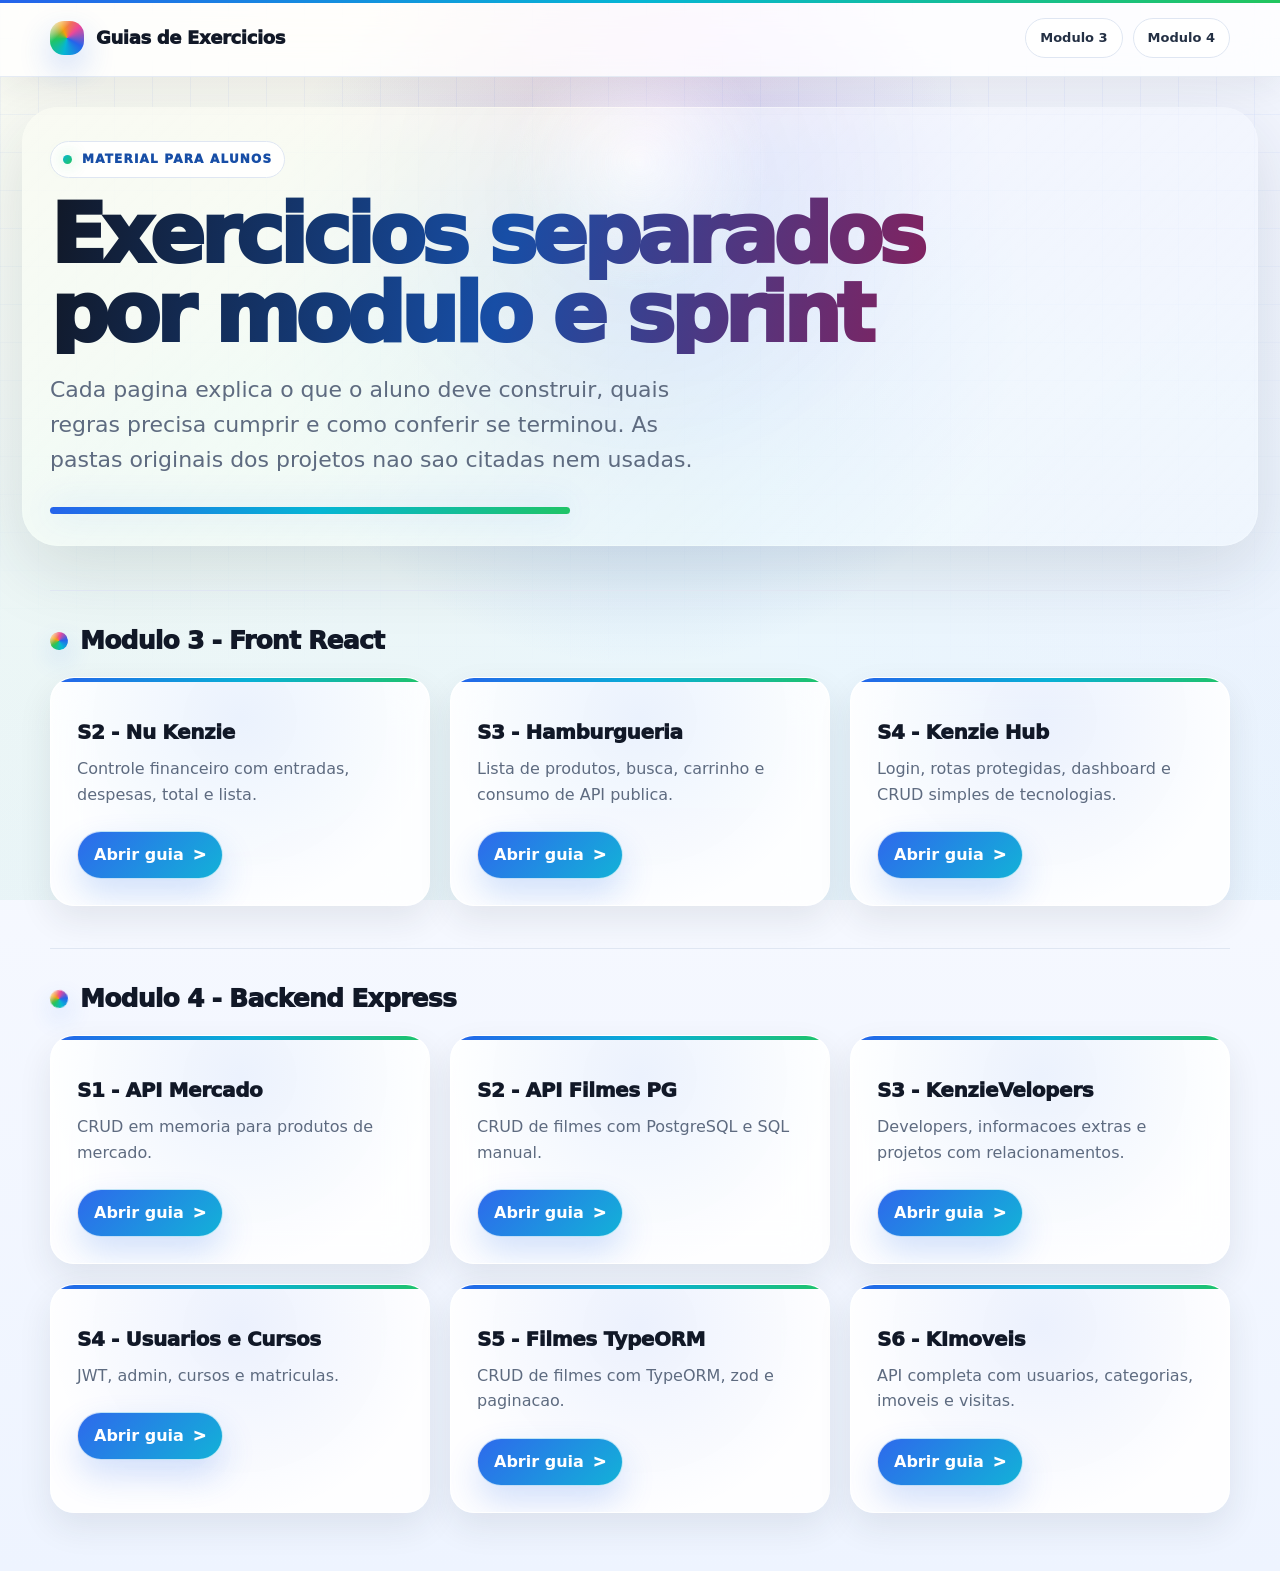
==== index.html @ 1937069c "Cria guias de exercicios por modulo e sprint" ====
<!doctype html>
<html lang="pt-BR">
  <head>
    <meta charset="UTF-8" />
    <meta name="viewport" content="width=device-width, initial-scale=1.0" />
    <title>Guias de Exercicios</title>
    <link rel="stylesheet" href="./assets/styles.css" />
  </head>
  <body>
    <header class="topbar">
      <div class="shell">
        <a class="brand" href="./index.html">Guias de Exercicios</a>
        <nav class="nav">
          <a href="#modulo-3">Modulo 3</a>
          <a href="#modulo-4">Modulo 4</a>
        </nav>
      </div>
    </header>

    <main class="shell">
      <section class="hero">
        <div class="eyebrow">Material para alunos</div>
        <h1>Exercicios separados por modulo e sprint</h1>
        <p class="lead">
          Cada pagina explica o que o aluno deve construir, quais regras precisa cumprir e como conferir se terminou. As pastas originais dos projetos nao sao citadas nem usadas.
        </p>
      </section>

      <section id="modulo-3">
        <h2>Modulo 3 - Front React</h2>
        <div class="grid">
          <article class="card">
            <h3>S2 - Nu Kenzie</h3>
            <p>Controle financeiro com entradas, despesas, total e lista.</p>
            <a href="./modulo-3/s2-nu-kenzie/index.html">Abrir guia</a>
          </article>
          <article class="card">
            <h3>S3 - Hamburgueria</h3>
            <p>Lista de produtos, busca, carrinho e consumo de API publica.</p>
            <a href="./modulo-3/s3-hamburgueria/index.html">Abrir guia</a>
          </article>
          <article class="card">
            <h3>S4 - Kenzie Hub</h3>
            <p>Login, rotas protegidas, dashboard e CRUD simples de tecnologias.</p>
            <a href="./modulo-3/s4-kenzie-hub/index.html">Abrir guia</a>
          </article>
        </div>
      </section>

      <section id="modulo-4">
        <h2>Modulo 4 - Backend Express</h2>
        <div class="grid">
          <article class="card">
            <h3>S1 - API Mercado</h3>
            <p>CRUD em memoria para produtos de mercado.</p>
            <a href="./modulo-4/s1-api-mercado/index.html">Abrir guia</a>
          </article>
          <article class="card">
            <h3>S2 - API Filmes PG</h3>
            <p>CRUD de filmes com PostgreSQL e SQL manual.</p>
            <a href="./modulo-4/s2-api-filmes-pg/index.html">Abrir guia</a>
          </article>
          <article class="card">
            <h3>S3 - KenzieVelopers</h3>
            <p>Developers, informacoes extras e projetos com relacionamentos.</p>
            <a href="./modulo-4/s3-kenzievelopers/index.html">Abrir guia</a>
          </article>
          <article class="card">
            <h3>S4 - Usuarios e Cursos</h3>
            <p>JWT, admin, cursos e matriculas.</p>
            <a href="./modulo-4/s4-usuarios-cursos/index.html">Abrir guia</a>
          </article>
          <article class="card">
            <h3>S5 - Filmes TypeORM</h3>
            <p>CRUD de filmes com TypeORM, zod e paginacao.</p>
            <a href="./modulo-4/s5-filmes-typeorm/index.html">Abrir guia</a>
          </article>
          <article class="card">
            <h3>S6 - KImoveis</h3>
            <p>API completa com usuarios, categorias, imoveis e visitas.</p>
            <a href="./modulo-4/s6-kimoveis/index.html">Abrir guia</a>
          </article>
        </div>
      </section>
    </main>
  </body>
</html>
---- assets/styles.css ----
:root {
  --bg: #f7f9ff;
  --panel: rgba(255, 255, 255, 0.9);
  --panel-solid: #ffffff;
  --ink: #111827;
  --muted: #5e6b80;
  --line: #dfe6f2;
  --accent: #2563eb;
  --accent-2: #06b6d4;
  --accent-3: #22c55e;
  --accent-4: #f59e0b;
  --accent-5: #ec4899;
  --soft-blue: #eaf2ff;
  --code: #111827;
  --shadow: 0 24px 70px rgba(31, 41, 55, 0.13);
  --shadow-soft: 0 14px 34px rgba(31, 41, 55, 0.09);
  --mouse-x: 50%;
  --mouse-y: 18%;
}

@property --angle {
  syntax: "<angle>";
  initial-value: 0deg;
  inherits: false;
}

* {
  box-sizing: border-box;
}

html {
  scroll-behavior: smooth;
}

body {
  margin: 0;
  background:
    radial-gradient(circle at var(--mouse-x) var(--mouse-y), rgba(37, 99, 235, 0.22), transparent 24rem),
    radial-gradient(circle at calc(100% - var(--mouse-x)) 12%, rgba(236, 72, 153, 0.12), transparent 20rem),
    linear-gradient(180deg, #ffffff 0%, #f7f9ff 48%, #eef4ff 100%);
  color: var(--ink);
  font-family:
    Inter, ui-sans-serif, system-ui, -apple-system, BlinkMacSystemFont, "Segoe UI",
    Arial, sans-serif;
  line-height: 1.6;
  min-height: 100vh;
  overflow-x: hidden;
}

body::before {
  background-image:
    linear-gradient(rgba(37, 99, 235, 0.055) 1px, transparent 1px),
    linear-gradient(90deg, rgba(37, 99, 235, 0.055) 1px, transparent 1px);
  background-size: 38px 38px;
  content: "";
  inset: 0;
  mask-image: linear-gradient(to bottom, black, transparent 76%);
  pointer-events: none;
  position: fixed;
  z-index: -2;
}

body::after {
  background:
    radial-gradient(circle at var(--mouse-x) var(--mouse-y), rgba(255, 255, 255, 0.92), transparent 8rem),
    conic-gradient(from 90deg at var(--mouse-x) var(--mouse-y), rgba(37, 99, 235, 0.08), rgba(6, 182, 212, 0.08), rgba(34, 197, 94, 0.08), rgba(245, 158, 11, 0.08), rgba(236, 72, 153, 0.08), rgba(37, 99, 235, 0.08));
  content: "";
  inset: 0;
  opacity: 0.72;
  pointer-events: none;
  position: fixed;
  z-index: -1;
}

::selection {
  background: rgba(37, 99, 235, 0.22);
}

a {
  color: var(--accent);
  font-weight: 850;
  text-decoration: none;
}

a:hover {
  text-decoration: underline;
}

.shell {
  margin: 0 auto;
  width: min(1180px, calc(100% - 36px));
}

.topbar {
  backdrop-filter: blur(18px) saturate(155%);
  background: rgba(255, 255, 255, 0.78);
  border-bottom: 1px solid rgba(223, 230, 242, 0.8);
  box-shadow: 0 10px 34px rgba(31, 41, 55, 0.08);
  position: sticky;
  top: 0;
  z-index: 10;
}

.topbar::before {
  animation: rainbow-slide 9s linear infinite;
  background: linear-gradient(90deg, var(--accent), var(--accent-2), var(--accent-3), var(--accent-4), var(--accent-5), var(--accent));
  background-size: 250% 100%;
  content: "";
  height: 3px;
  inset: 0 0 auto;
  position: absolute;
}

.topbar .shell {
  align-items: center;
  display: flex;
  gap: 18px;
  justify-content: space-between;
  min-height: 76px;
}

.brand {
  align-items: center;
  color: var(--ink);
  display: inline-flex;
  font-size: 18px;
  font-weight: 950;
  gap: 12px;
  letter-spacing: -0.02em;
}

.brand::before {
  animation: floaty 4.8s ease-in-out infinite;
  background:
    linear-gradient(135deg, rgba(255, 255, 255, 0.95), transparent 34%),
    conic-gradient(from 120deg, var(--accent), var(--accent-2), var(--accent-3), var(--accent-4), var(--accent-5), var(--accent));
  border-radius: 14px;
  box-shadow: 0 14px 32px rgba(37, 99, 235, 0.24);
  content: "";
  height: 34px;
  width: 34px;
}

.nav {
  display: flex;
  flex-wrap: wrap;
  gap: 10px;
}

.nav a {
  background: #ffffff;
  border: 1px solid var(--line);
  border-radius: 999px;
  color: #243044;
  font-size: 13px;
  padding: 9px 14px;
  position: relative;
  transition:
    transform 180ms ease,
    box-shadow 180ms ease,
    border-color 180ms ease,
    color 180ms ease;
}

.nav a:hover {
  border-color: rgba(37, 99, 235, 0.34);
  box-shadow: 0 14px 34px rgba(37, 99, 235, 0.14);
  color: var(--accent);
  text-decoration: none;
  transform: translateY(-2px);
}

.hero {
  padding: 64px 0 34px;
  position: relative;
}

.hero::before {
  animation: hero-glow 8s ease-in-out infinite alternate;
  background:
    linear-gradient(135deg, rgba(255, 255, 255, 0.88), rgba(255, 255, 255, 0.54)),
    radial-gradient(circle at var(--mouse-x) var(--mouse-y), rgba(37, 99, 235, 0.2), transparent 18rem);
  border: 1px solid rgba(255, 255, 255, 0.82);
  border-radius: 36px;
  box-shadow: var(--shadow);
  content: "";
  inset: 30px -28px 2px;
  position: absolute;
  z-index: -1;
}

.hero::after {
  animation: rainbow-slide 7s linear infinite;
  background: linear-gradient(90deg, var(--accent), var(--accent-2), var(--accent-3), var(--accent-4), var(--accent-5), var(--accent));
  background-size: 260% 100%;
  border-radius: 999px;
  box-shadow: 0 0 34px rgba(37, 99, 235, 0.2);
  content: "";
  display: block;
  height: 7px;
  margin-top: 30px;
  width: min(520px, 72%);
}

.eyebrow {
  align-items: center;
  background: rgba(255, 255, 255, 0.9);
  border: 1px solid var(--line);
  border-radius: 999px;
  color: #174ea6;
  display: inline-flex;
  font-size: 12px;
  font-weight: 950;
  gap: 10px;
  letter-spacing: 0.1em;
  padding: 8px 12px;
  text-transform: uppercase;
}

.eyebrow::before {
  animation: pulse-dot 1.8s ease-in-out infinite;
  background: linear-gradient(135deg, var(--accent-2), var(--accent-3));
  border-radius: 50%;
  box-shadow: 0 0 16px rgba(34, 197, 94, 0.42);
  content: "";
  height: 9px;
  width: 9px;
}

h1 {
  background: linear-gradient(100deg, #111827 0%, #174ea6 46%, #9d174d 100%);
  background-clip: text;
  color: transparent;
  font-size: clamp(42px, 7vw, 82px);
  font-weight: 950;
  letter-spacing: -0.06em;
  line-height: 0.96;
  margin: 18px 0;
  max-width: 980px;
  text-wrap: balance;
}

h2 {
  align-items: center;
  border-top: 1px solid var(--line);
  color: var(--ink);
  display: flex;
  font-size: 25px;
  font-weight: 950;
  gap: 12px;
  letter-spacing: -0.03em;
  margin: 42px 0 16px;
  padding-top: 30px;
}

h2::before {
  animation: hue-spin 6s linear infinite;
  background:
    linear-gradient(135deg, rgba(255, 255, 255, 0.94), transparent 38%),
    conic-gradient(from 90deg, var(--accent), var(--accent-2), var(--accent-3), var(--accent-4), var(--accent-5), var(--accent));
  border-radius: 9px;
  box-shadow: 0 10px 24px rgba(37, 99, 235, 0.2);
  content: "";
  height: 18px;
  transform: rotate(-8deg);
  width: 18px;
}

h3 {
  color: var(--ink);
  font-size: 20px;
  font-weight: 950;
  letter-spacing: -0.02em;
  margin: 24px 0 8px;
}

p {
  margin: 8px 0;
}

.lead {
  color: var(--muted);
  font-size: clamp(18px, 2vw, 22px);
  max-width: 820px;
  text-wrap: balance;
}

.grid {
  display: grid;
  gap: 16px;
  grid-template-columns: 1fr;
}

.card,
.content {
  backdrop-filter: blur(20px) saturate(140%);
  background: var(--panel);
  border: 1px solid rgba(255, 255, 255, 0.9);
  border-radius: 24px;
  box-shadow: var(--shadow-soft);
  overflow: hidden;
  position: relative;
}

.content {
  margin-bottom: 56px;
  padding: clamp(20px, 3vw, 34px);
}

.content::before,
.card::before {
  animation: rainbow-slide 8s linear infinite;
  background: linear-gradient(90deg, var(--accent), var(--accent-2), var(--accent-3), var(--accent-4), var(--accent-5), var(--accent));
  background-size: 260% 100%;
  content: "";
  height: 4px;
  inset: 0 0 auto;
  position: absolute;
}

.content::after,
.card::after {
  background: radial-gradient(circle at var(--mouse-x) var(--mouse-y), rgba(37, 99, 235, 0.12), transparent 12rem);
  content: "";
  inset: 0;
  opacity: 0.7;
  pointer-events: none;
  position: absolute;
}

.content > * {
  position: relative;
  z-index: 1;
}

.card {
  color: var(--ink);
  min-height: 210px;
  padding: 26px;
  transition:
    transform 180ms ease,
    box-shadow 180ms ease,
    filter 180ms ease;
}

.card > * {
  position: relative;
  z-index: 2;
}

.card:hover {
  border-color: transparent;
  box-shadow:
    0 30px 86px rgba(31, 41, 55, 0.17),
    0 0 0 1px rgba(255, 255, 255, 0.9) inset;
  filter: saturate(1.08);
  transform: translateY(-7px);
}

.card:hover::before {
  background: conic-gradient(from var(--angle), var(--accent), var(--accent-2), var(--accent-3), var(--accent-4), var(--accent-5), var(--accent));
  border-radius: inherit;
  height: auto;
  inset: 0;
  opacity: 1;
  padding: 2px;
  animation: spin-border 2.8s linear infinite;
  mask:
    linear-gradient(#000 0 0) content-box,
    linear-gradient(#000 0 0);
  mask-composite: exclude;
  -webkit-mask:
    linear-gradient(#000 0 0) content-box,
    linear-gradient(#000 0 0);
  -webkit-mask-composite: xor;
}

.card h2,
.card h3 {
  border: 0;
  display: block;
  margin-top: 12px;
  padding-top: 0;
}

.card h2::before,
.card h3::before {
  display: none;
}

.card p {
  color: var(--muted);
}

.card:hover h3,
.card:hover p {
  color: var(--ink);
}

.card a {
  align-items: center;
  animation: button-breathe 3s ease-in-out infinite;
  background:
    linear-gradient(135deg, rgba(37, 99, 235, 0.96), rgba(6, 182, 212, 0.96), rgba(236, 72, 153, 0.92));
  background-size: 220% 220%;
  border: 1px solid rgba(255, 255, 255, 0.72);
  border-radius: 999px;
  box-shadow: 0 16px 34px rgba(37, 99, 235, 0.2);
  color: white;
  display: inline-flex;
  margin-top: 16px;
  padding: 10px 16px;
}

.card a::after {
  content: ">";
  font-weight: 950;
  margin-left: 9px;
}

.card a:hover {
  filter: brightness(1.12);
  text-decoration: none;
  transform: translateY(-1px);
}

.meta {
  color: var(--muted);
  font-size: 14px;
}

.tagrow {
  display: flex;
  flex-wrap: wrap;
  gap: 10px;
  margin: 22px 0 0;
}

.tag {
  background: rgba(255, 255, 255, 0.86);
  border: 1px solid #dbe7ff;
  border-radius: 999px;
  box-shadow: 0 10px 24px rgba(31, 41, 55, 0.08);
  color: #174ea6;
  font-size: 12px;
  font-weight: 950;
  padding: 8px 11px;
}

main.shell {
  padding-bottom: 58px;
}

ul,
ol {
  padding-left: 22px;
}

li {
  margin: 8px 0;
}

.content > ul {
  background: rgba(255, 255, 255, 0.7);
  border: 1px solid var(--line);
  border-radius: 16px;
  padding: 14px 18px 14px 36px;
}

.steps {
  counter-reset: step;
  list-style: none;
  padding-left: 0;
  position: relative;
}

.steps::before {
  animation: rainbow-slide 8s linear infinite;
  background: linear-gradient(180deg, var(--accent), var(--accent-2), var(--accent-3), var(--accent-4), var(--accent-5));
  bottom: 18px;
  box-shadow: 0 0 28px rgba(37, 99, 235, 0.2);
  content: "";
  left: 25px;
  position: absolute;
  top: 18px;
  width: 3px;
}

.steps li {
  background: rgba(255, 255, 255, 0.86);
  border: 1px solid var(--line);
  border-radius: 18px;
  box-shadow: 0 14px 34px rgba(31, 41, 55, 0.08);
  color: #243044;
  margin: 13px 0;
  padding: 16px 18px 16px 68px;
  position: relative;
  transition: transform 160ms ease, box-shadow 160ms ease;
}

.steps li:hover {
  box-shadow: 0 18px 44px rgba(37, 99, 235, 0.12);
  transform: translateX(4px);
}

.steps li::before {
  background:
    linear-gradient(135deg, rgba(255, 255, 255, 0.95), transparent 34%),
    conic-gradient(from 90deg, var(--accent), var(--accent-2), var(--accent-3), var(--accent-4), var(--accent-5), var(--accent));
  border: 4px solid #ffffff;
  border-radius: 16px;
  box-shadow: 0 14px 28px rgba(37, 99, 235, 0.22);
  color: white;
  content: counter(step);
  counter-increment: step;
  display: grid;
  font-weight: 950;
  height: 42px;
  left: 4px;
  place-items: center;
  position: absolute;
  top: 12px;
  width: 42px;
}

code,
pre {
  font-family: Consolas, Monaco, "Courier New", monospace;
}

code {
  background: #eef4ff;
  border: 1px solid #d9e6ff;
  border-radius: 7px;
  color: #174ea6;
  padding: 2px 6px;
}

pre {
  background:
    linear-gradient(180deg, rgba(255, 255, 255, 0.08), transparent 20%),
    var(--code);
  border: 1px solid rgba(255, 255, 255, 0.16);
  border-radius: 18px;
  box-shadow: 0 22px 54px rgba(17, 24, 39, 0.24);
  color: #edf7ff;
  overflow: auto;
  padding: 20px;
}

pre code {
  background: transparent;
  border: 0;
  color: inherit;
  padding: 0;
}

table {
  border-collapse: separate;
  border-spacing: 0;
  margin: 18px 0;
  overflow: hidden;
  width: 100%;
}

th,
td {
  background: rgba(255, 255, 255, 0.86);
  border-bottom: 1px solid var(--line);
  padding: 13px;
  text-align: left;
  vertical-align: top;
}

td {
  color: #243044;
}

th {
  background: linear-gradient(135deg, #1d4ed8, #0891b2, #7c3aed);
  color: white;
  font-size: 12px;
  font-weight: 950;
  letter-spacing: 0.06em;
  text-transform: uppercase;
}

tr:hover td {
  background: #f4f8ff;
}

tr:last-child td {
  border-bottom: 0;
}

th:first-child {
  border-top-left-radius: 16px;
}

th:last-child {
  border-top-right-radius: 16px;
}

.callout {
  background: #fff7ed;
  border: 1px solid #fed7aa;
  border-radius: 18px;
  color: #7c2d12;
  padding: 16px;
}

.ok {
  background: #ecfdf5;
  border-color: #a7f3d0;
  color: #064e3b;
}

.checklist {
  background:
    linear-gradient(180deg, rgba(34, 197, 94, 0.12), rgba(6, 182, 212, 0.08)),
    rgba(255, 255, 255, 0.88);
  border: 1px solid #cfe4ff;
  border-radius: 20px;
  box-shadow: 0 20px 48px rgba(31, 41, 55, 0.1);
  padding: 12px 16px;
}

.checklist label {
  align-items: flex-start;
  border-bottom: 1px dashed #cfd9e8;
  color: #243044;
  display: flex;
  gap: 12px;
  margin: 0;
  padding: 12px 0;
}

.checklist label:last-child {
  border-bottom: 0;
}

.checklist input {
  accent-color: var(--accent-3);
  height: 18px;
  margin-top: 4px;
  width: 18px;
}

.footer {
  color: var(--muted);
  font-size: 13px;
  padding: 24px 0 40px;
}

@keyframes spin-border {
  to {
    --angle: 360deg;
  }
}

@keyframes rainbow-slide {
  0% {
    background-position: 0% 50%;
  }
  100% {
    background-position: 260% 50%;
  }
}

@keyframes floaty {
  0%,
  100% {
    transform: translateY(0) rotate(-7deg);
  }
  50% {
    transform: translateY(-4px) rotate(5deg);
  }
}

@keyframes hero-glow {
  0% {
    filter: saturate(1);
  }
  100% {
    filter: saturate(1.18);
  }
}

@keyframes pulse-dot {
  0%,
  100% {
    transform: scale(1);
  }
  50% {
    transform: scale(1.45);
  }
}

@keyframes hue-spin {
  to {
    filter: hue-rotate(360deg);
  }
}

@keyframes button-breathe {
  0%,
  100% {
    background-position: 0% 50%;
  }
  50% {
    background-position: 100% 50%;
  }
}

@media (prefers-reduced-motion: reduce) {
  *,
  *::before,
  *::after {
    animation-duration: 0.001ms !important;
    animation-iteration-count: 1 !important;
    scroll-behavior: auto !important;
    transition-duration: 0.001ms !important;
  }
}

@media (max-width: 860px) {
  .topbar .shell {
    align-items: flex-start;
    flex-direction: column;
    padding: 14px 0;
  }

  .nav {
    width: 100%;
  }

  .nav a {
    flex: 1;
    text-align: center;
  }

  .hero {
    padding-top: 44px;
  }

  .hero::before {
    inset: 24px -14px 0;
    border-radius: 24px;
  }
}

@media (max-width: 640px) {
  .shell {
    width: min(100% - 22px, 1180px);
  }

  .content {
    border-radius: 18px;
    padding: 18px;
  }

  h1 {
    font-size: clamp(38px, 15vw, 58px);
  }

  h2 {
    align-items: flex-start;
    font-size: 22px;
  }

  .steps::before {
    display: none;
  }

  .steps li {
    padding-left: 58px;
  }

  .steps li::before {
    height: 34px;
    width: 34px;
  }

  table {
    display: block;
    overflow-x: auto;
  }
}

@media (min-width: 641px) {
  .grid {
    gap: 18px;
    grid-template-columns: repeat(2, minmax(0, 1fr));
  }

  .card {
    min-height: 220px;
  }
}

@media (min-width: 1024px) {
  .grid {
    gap: 20px;
    grid-template-columns: repeat(3, minmax(0, 1fr));
  }

  .card {
    min-height: 210px;
  }
}
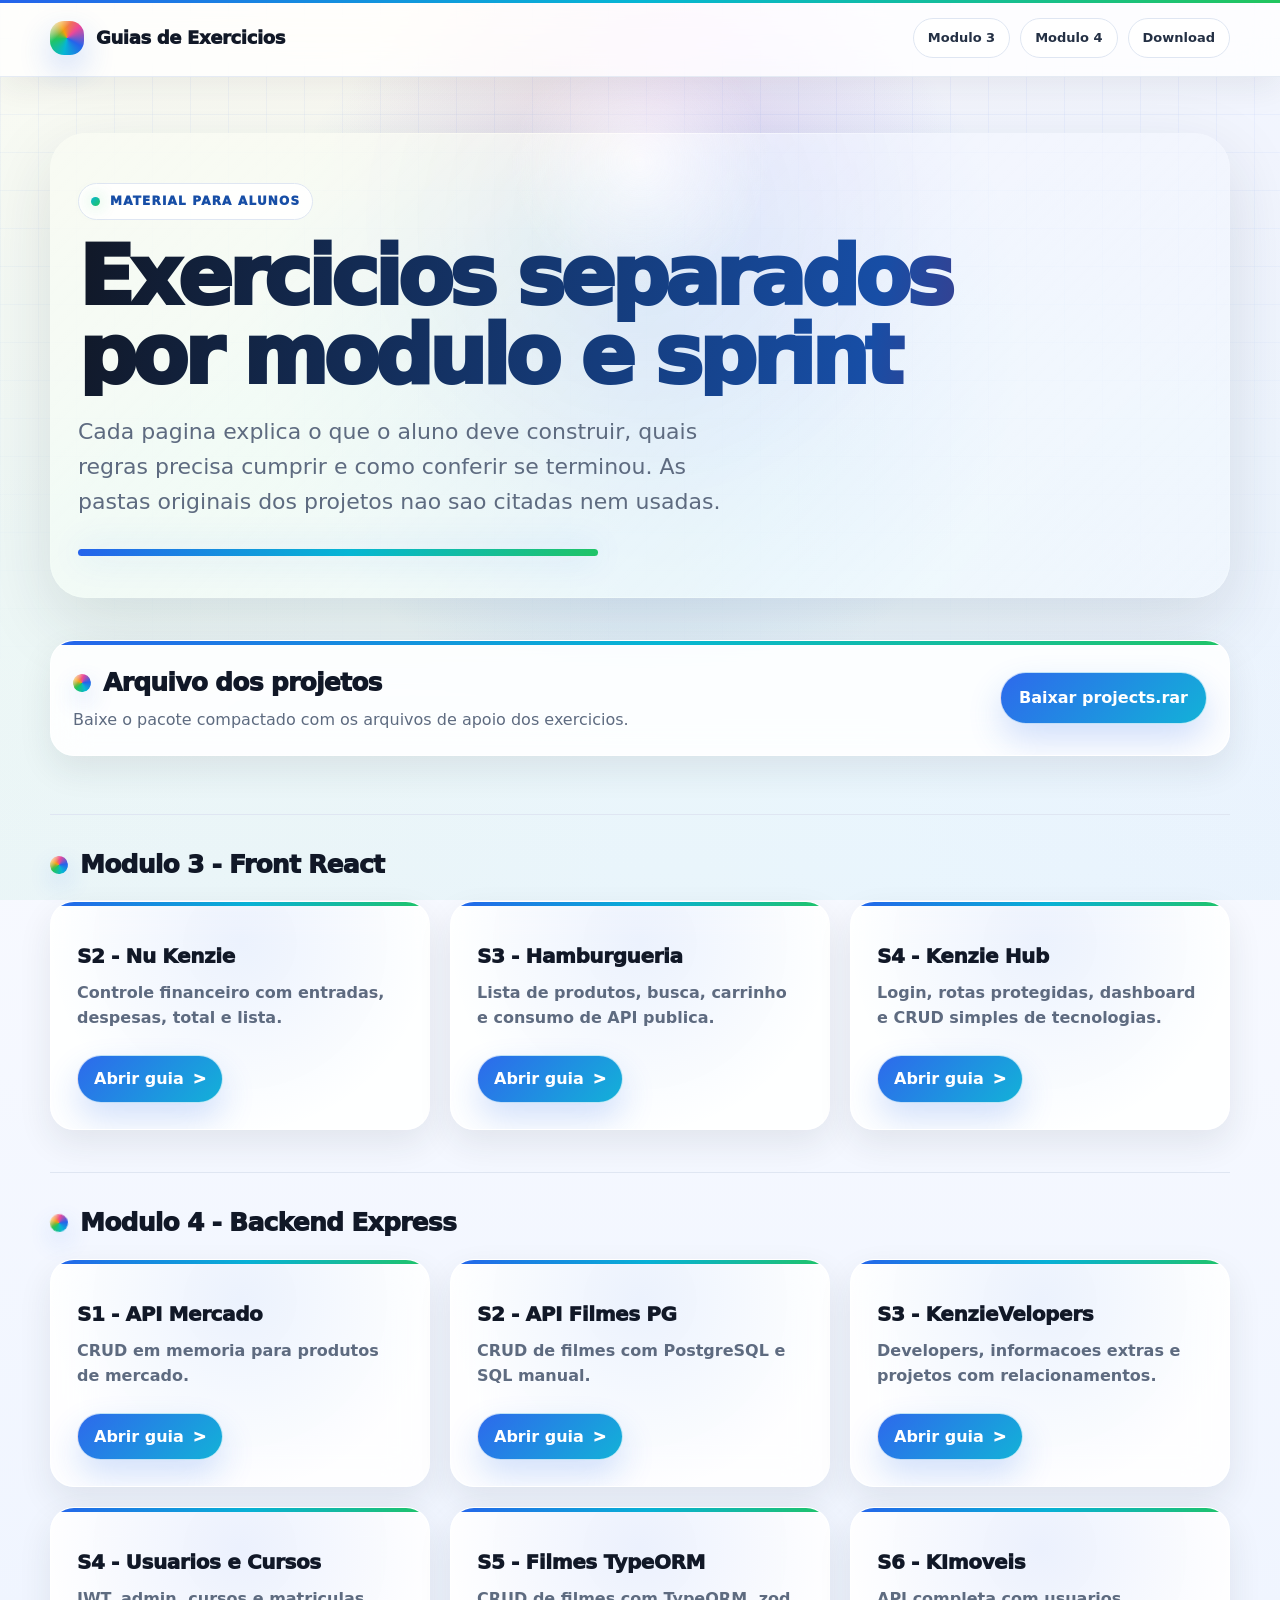
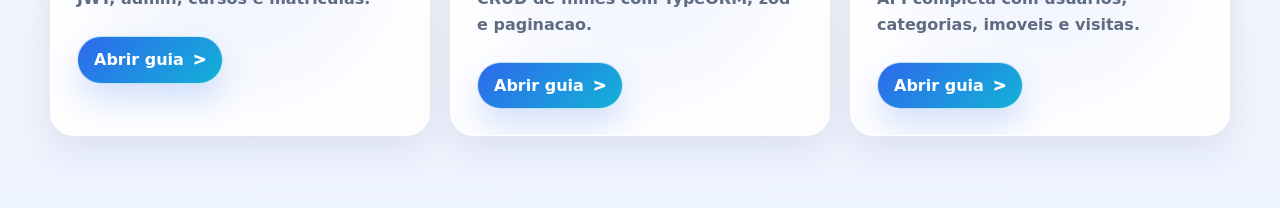
==== commit eab5123c: "Aprimora interacoes e layout da pagina inicial" ====
--- a/index.html
+++ b/index.html
@@ -13,6 +13,7 @@
         <nav class="nav">
           <a href="#modulo-3">Modulo 3</a>
           <a href="#modulo-4">Modulo 4</a>
+          <a href="./projects.rar" download>Download</a>
         </nav>
       </div>
     </header>
@@ -26,60 +27,68 @@
         </p>
       </section>
 
+      <section class="download-panel">
+        <div>
+          <h2>Arquivo dos projetos</h2>
+          <p>Baixe o pacote compactado com os arquivos de apoio dos exercicios.</p>
+        </div>
+        <a class="download-button" href="./projects.rar" download>Baixar projects.rar</a>
+      </section>
+
       <section id="modulo-3">
         <h2>Modulo 3 - Front React</h2>
         <div class="grid">
-          <article class="card">
+          <a class="card" href="./modulo-3/s2-nu-kenzie/index.html">
             <h3>S2 - Nu Kenzie</h3>
             <p>Controle financeiro com entradas, despesas, total e lista.</p>
-            <a href="./modulo-3/s2-nu-kenzie/index.html">Abrir guia</a>
-          </article>
-          <article class="card">
+            <span class="card-action">Abrir guia</span>
+          </a>
+          <a class="card" href="./modulo-3/s3-hamburgueria/index.html">
             <h3>S3 - Hamburgueria</h3>
             <p>Lista de produtos, busca, carrinho e consumo de API publica.</p>
-            <a href="./modulo-3/s3-hamburgueria/index.html">Abrir guia</a>
-          </article>
-          <article class="card">
+            <span class="card-action">Abrir guia</span>
+          </a>
+          <a class="card" href="./modulo-3/s4-kenzie-hub/index.html">
             <h3>S4 - Kenzie Hub</h3>
             <p>Login, rotas protegidas, dashboard e CRUD simples de tecnologias.</p>
-            <a href="./modulo-3/s4-kenzie-hub/index.html">Abrir guia</a>
-          </article>
+            <span class="card-action">Abrir guia</span>
+          </a>
         </div>
       </section>
 
       <section id="modulo-4">
         <h2>Modulo 4 - Backend Express</h2>
         <div class="grid">
-          <article class="card">
+          <a class="card" href="./modulo-4/s1-api-mercado/index.html">
             <h3>S1 - API Mercado</h3>
             <p>CRUD em memoria para produtos de mercado.</p>
-            <a href="./modulo-4/s1-api-mercado/index.html">Abrir guia</a>
-          </article>
-          <article class="card">
+            <span class="card-action">Abrir guia</span>
+          </a>
+          <a class="card" href="./modulo-4/s2-api-filmes-pg/index.html">
             <h3>S2 - API Filmes PG</h3>
             <p>CRUD de filmes com PostgreSQL e SQL manual.</p>
-            <a href="./modulo-4/s2-api-filmes-pg/index.html">Abrir guia</a>
-          </article>
-          <article class="card">
+            <span class="card-action">Abrir guia</span>
+          </a>
+          <a class="card" href="./modulo-4/s3-kenzievelopers/index.html">
             <h3>S3 - KenzieVelopers</h3>
             <p>Developers, informacoes extras e projetos com relacionamentos.</p>
-            <a href="./modulo-4/s3-kenzievelopers/index.html">Abrir guia</a>
-          </article>
-          <article class="card">
+            <span class="card-action">Abrir guia</span>
+          </a>
+          <a class="card" href="./modulo-4/s4-usuarios-cursos/index.html">
             <h3>S4 - Usuarios e Cursos</h3>
             <p>JWT, admin, cursos e matriculas.</p>
-            <a href="./modulo-4/s4-usuarios-cursos/index.html">Abrir guia</a>
-          </article>
-          <article class="card">
+            <span class="card-action">Abrir guia</span>
+          </a>
+          <a class="card" href="./modulo-4/s5-filmes-typeorm/index.html">
             <h3>S5 - Filmes TypeORM</h3>
             <p>CRUD de filmes com TypeORM, zod e paginacao.</p>
-            <a href="./modulo-4/s5-filmes-typeorm/index.html">Abrir guia</a>
-          </article>
-          <article class="card">
+            <span class="card-action">Abrir guia</span>
+          </a>
+          <a class="card" href="./modulo-4/s6-kimoveis/index.html">
             <h3>S6 - KImoveis</h3>
             <p>API completa com usuarios, categorias, imoveis e visitas.</p>
-            <a href="./modulo-4/s6-kimoveis/index.html">Abrir guia</a>
-          </article>
+            <span class="card-action">Abrir guia</span>
+          </a>
         </div>
       </section>
     </main>
--- a/assets/styles.css
+++ b/assets/styles.css
@@ -16,6 +16,8 @@
   --shadow-soft: 0 14px 34px rgba(31, 41, 55, 0.09);
   --mouse-x: 50%;
   --mouse-y: 18%;
+  --ease-out: cubic-bezier(0.16, 1, 0.3, 1);
+  --ease-soft: cubic-bezier(0.22, 1, 0.36, 1);
 }
 
 @property --angle {
@@ -80,6 +82,9 @@
   color: var(--accent);
   font-weight: 850;
   text-decoration: none;
+  transition:
+    color 260ms var(--ease-out),
+    text-decoration-color 260ms var(--ease-out);
 }
 
 a:hover {
@@ -89,6 +94,11 @@
 .shell {
   margin: 0 auto;
   width: min(1180px, calc(100% - 36px));
+}
+
+main.shell {
+  padding-bottom: 72px;
+  padding-top: 34px;
 }
 
 .topbar {
@@ -156,10 +166,11 @@
   padding: 9px 14px;
   position: relative;
   transition:
-    transform 180ms ease,
-    box-shadow 180ms ease,
-    border-color 180ms ease,
-    color 180ms ease;
+    transform 340ms var(--ease-out),
+    box-shadow 340ms var(--ease-out),
+    border-color 340ms var(--ease-out),
+    background-color 340ms var(--ease-out),
+    color 260ms var(--ease-out);
 }
 
 .nav a:hover {
@@ -171,7 +182,8 @@
 }
 
 .hero {
-  padding: 64px 0 34px;
+  margin-bottom: 42px;
+  padding: 72px 28px 42px;
   position: relative;
 }
 
@@ -184,7 +196,7 @@
   border-radius: 36px;
   box-shadow: var(--shadow);
   content: "";
-  inset: 30px -28px 2px;
+  inset: 22px 0 0;
   position: absolute;
   z-index: -1;
 }
@@ -228,8 +240,10 @@
 }
 
 h1 {
-  background: linear-gradient(100deg, #111827 0%, #174ea6 46%, #9d174d 100%);
+  animation: title-colors 6s ease-in-out infinite alternate;
+  background: linear-gradient(100deg, #111827 0%, #174ea6 34%, #9d174d 50%, #174ea6 66%, #111827 100%);
   background-clip: text;
+  background-size: 240% 100%;
   color: transparent;
   font-size: clamp(42px, 7vw, 82px);
   font-weight: 950;
@@ -291,6 +305,72 @@
   grid-template-columns: 1fr;
 }
 
+main > section {
+  scroll-margin-top: 112px;
+}
+
+.download-panel {
+  align-items: center;
+  backdrop-filter: blur(18px) saturate(140%);
+  background: rgba(255, 255, 255, 0.88);
+  border: 1px solid rgba(255, 255, 255, 0.9);
+  border-radius: 24px;
+  box-shadow: var(--shadow-soft);
+  display: flex;
+  gap: 18px;
+  justify-content: space-between;
+  margin: 0 0 58px;
+  overflow: hidden;
+  padding: 22px;
+  position: relative;
+}
+
+.download-panel::before {
+  animation: rainbow-slide 8s linear infinite;
+  background: linear-gradient(90deg, var(--accent), var(--accent-2), var(--accent-3), var(--accent-4), var(--accent-5), var(--accent));
+  background-size: 260% 100%;
+  content: "";
+  inset: 0 0 auto;
+  height: 4px;
+  position: absolute;
+}
+
+.download-panel h2 {
+  border: 0;
+  margin: 0 0 4px;
+  padding: 0;
+}
+
+.download-panel p {
+  color: var(--muted);
+  margin: 0;
+}
+
+.download-button {
+  align-items: center;
+  animation: button-breathe 3s ease-in-out infinite;
+  background: linear-gradient(135deg, rgba(37, 99, 235, 0.96), rgba(6, 182, 212, 0.96), rgba(236, 72, 153, 0.92));
+  background-size: 220% 220%;
+  border: 1px solid rgba(255, 255, 255, 0.72);
+  border-radius: 999px;
+  box-shadow: 0 16px 34px rgba(37, 99, 235, 0.2);
+  color: white;
+  display: inline-flex;
+  flex: 0 0 auto;
+  padding: 12px 18px;
+  transition:
+    transform 340ms var(--ease-out),
+    box-shadow 340ms var(--ease-out),
+    filter 340ms var(--ease-out);
+}
+
+.download-button:hover {
+  filter: brightness(1.1);
+  box-shadow: 0 20px 42px rgba(37, 99, 235, 0.24);
+  text-decoration: none;
+  transform: translateY(-2px) scale(1.015);
+}
+
 .card,
 .content {
   backdrop-filter: blur(20px) saturate(140%);
@@ -335,12 +415,16 @@
 
 .card {
   color: var(--ink);
+  display: block;
   min-height: 210px;
   padding: 26px;
+  text-decoration: none;
   transition:
-    transform 180ms ease,
-    box-shadow 180ms ease,
-    filter 180ms ease;
+    transform 440ms var(--ease-soft),
+    box-shadow 440ms var(--ease-soft),
+    border-color 440ms var(--ease-soft),
+    background-color 440ms var(--ease-soft),
+    filter 440ms var(--ease-soft);
 }
 
 .card > * {
@@ -354,7 +438,8 @@
     0 30px 86px rgba(31, 41, 55, 0.17),
     0 0 0 1px rgba(255, 255, 255, 0.9) inset;
   filter: saturate(1.08);
-  transform: translateY(-7px);
+  transform: translateY(-6px) scale(1.01);
+  text-decoration: none;
 }
 
 .card:hover::before {
@@ -365,6 +450,9 @@
   opacity: 1;
   padding: 2px;
   animation: spin-border 2.8s linear infinite;
+  transition:
+    opacity 440ms var(--ease-soft),
+    filter 440ms var(--ease-soft);
   mask:
     linear-gradient(#000 0 0) content-box,
     linear-gradient(#000 0 0);
@@ -397,7 +485,7 @@
   color: var(--ink);
 }
 
-.card a {
+.card-action {
   align-items: center;
   animation: button-breathe 3s ease-in-out infinite;
   background:
@@ -410,18 +498,21 @@
   display: inline-flex;
   margin-top: 16px;
   padding: 10px 16px;
-}
-
-.card a::after {
+  transition:
+    transform 340ms var(--ease-out),
+    box-shadow 340ms var(--ease-out),
+    filter 340ms var(--ease-out);
+}
+
+.card:hover .card-action {
+  box-shadow: 0 20px 42px rgba(37, 99, 235, 0.24);
+  transform: translateY(-1px);
+}
+
+.card-action::after {
   content: ">";
   font-weight: 950;
   margin-left: 9px;
-}
-
-.card a:hover {
-  filter: brightness(1.12);
-  text-decoration: none;
-  transform: translateY(-1px);
 }
 
 .meta {
@@ -447,10 +538,6 @@
   padding: 8px 11px;
 }
 
-main.shell {
-  padding-bottom: 58px;
-}
-
 ul,
 ol {
   padding-left: 22px;
@@ -495,12 +582,17 @@
   margin: 13px 0;
   padding: 16px 18px 16px 68px;
   position: relative;
-  transition: transform 160ms ease, box-shadow 160ms ease;
+  transition:
+    transform 360ms var(--ease-out),
+    box-shadow 360ms var(--ease-out),
+    border-color 360ms var(--ease-out),
+    background-color 360ms var(--ease-out);
 }
 
 .steps li:hover {
+  border-color: rgba(37, 99, 235, 0.22);
   box-shadow: 0 18px 44px rgba(37, 99, 235, 0.12);
-  transform: translateX(4px);
+  transform: translateX(5px);
 }
 
 .steps li::before {
@@ -712,6 +804,15 @@
   }
 }
 
+@keyframes title-colors {
+  0% {
+    background-position: 0% 50%;
+  }
+  100% {
+    background-position: 100% 50%;
+  }
+}
+
 @media (prefers-reduced-motion: reduce) {
   *,
   *::before,
@@ -740,11 +841,12 @@
   }
 
   .hero {
-    padding-top: 44px;
+    margin-bottom: 34px;
+    padding-top: 58px;
   }
 
   .hero::before {
-    inset: 24px -14px 0;
+    inset: 18px 0 0;
     border-radius: 24px;
   }
 }
@@ -754,9 +856,36 @@
     width: min(100% - 22px, 1180px);
   }
 
+  main.shell {
+    padding-top: 24px;
+  }
+
   .content {
     border-radius: 18px;
     padding: 18px;
+  }
+
+  .hero {
+    margin-bottom: 28px;
+    padding-left: 18px;
+    padding-right: 18px;
+    padding-bottom: 32px;
+    padding-top: 46px;
+  }
+
+  .hero::before {
+    inset: 12px 0 0;
+  }
+
+  .download-panel {
+    align-items: stretch;
+    flex-direction: column;
+    margin-bottom: 42px;
+  }
+
+  .download-button {
+    justify-content: center;
+    width: 100%;
   }
 
   h1 {
